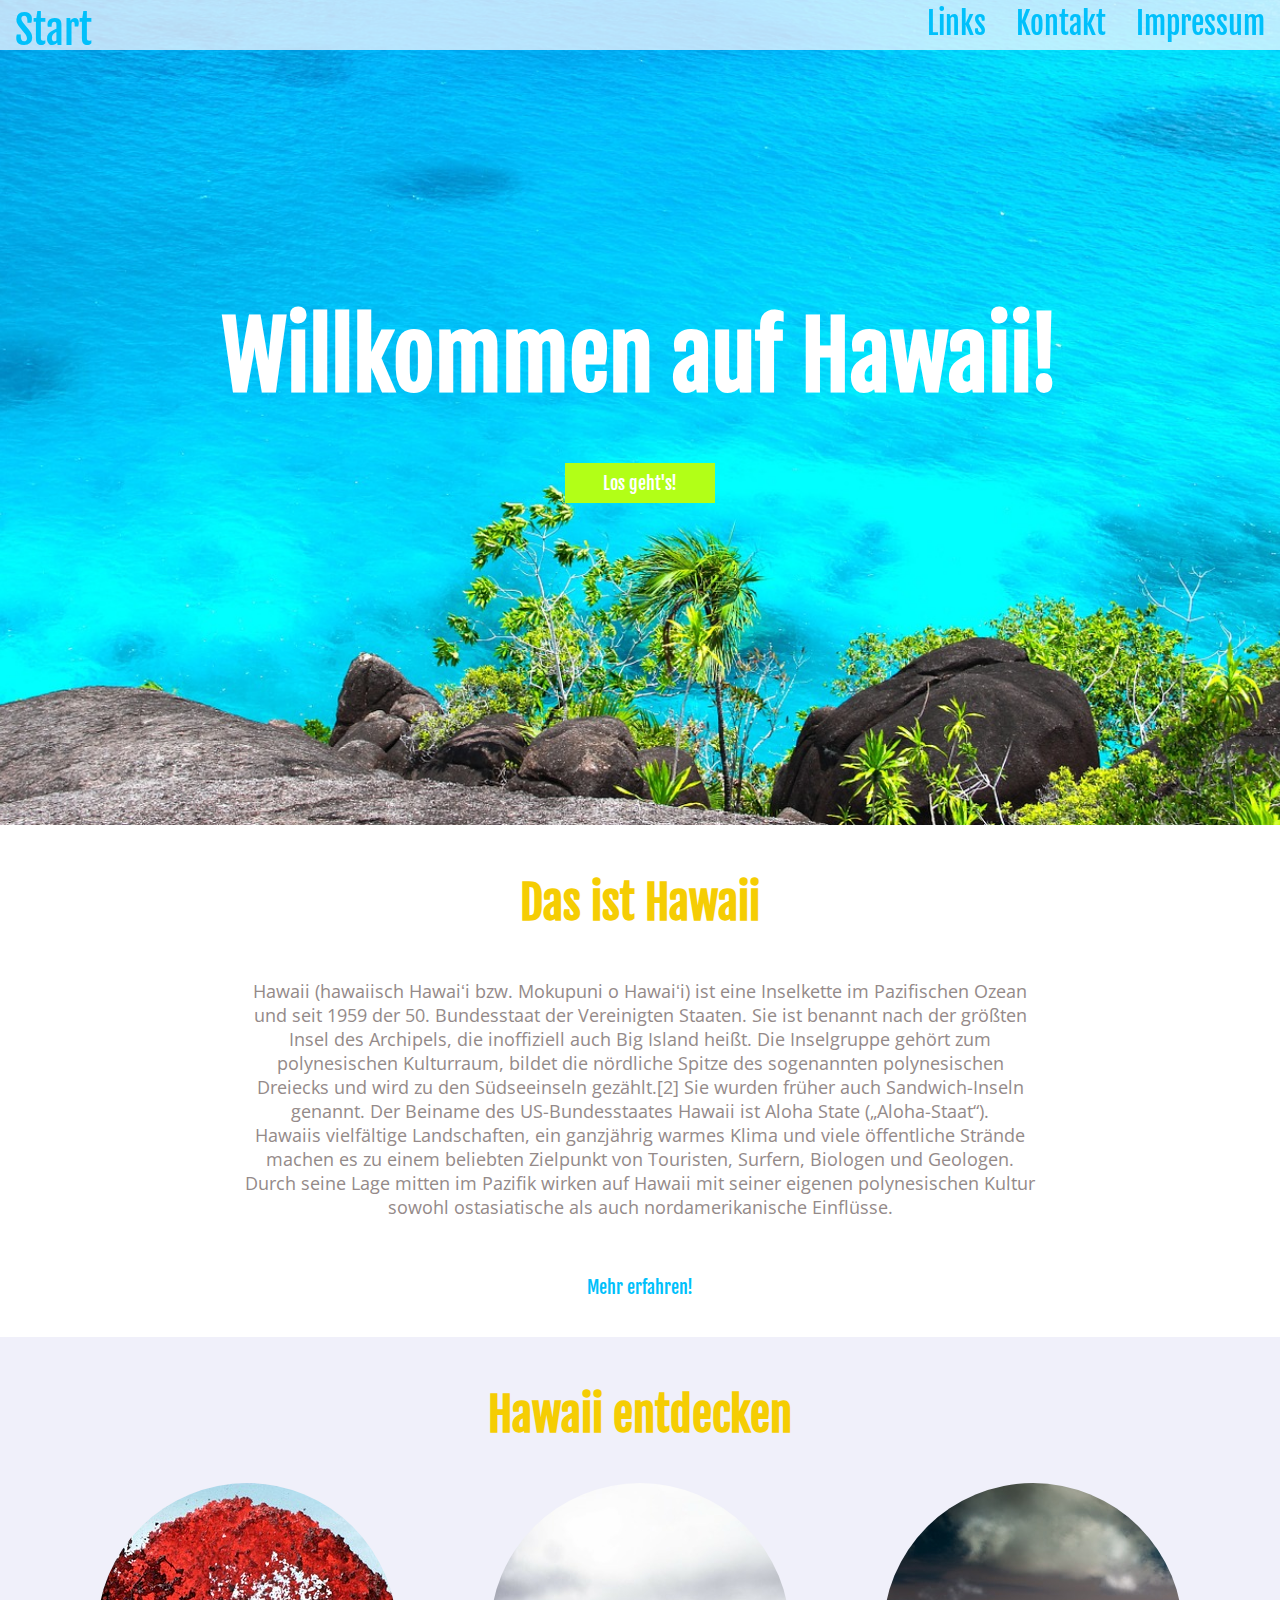
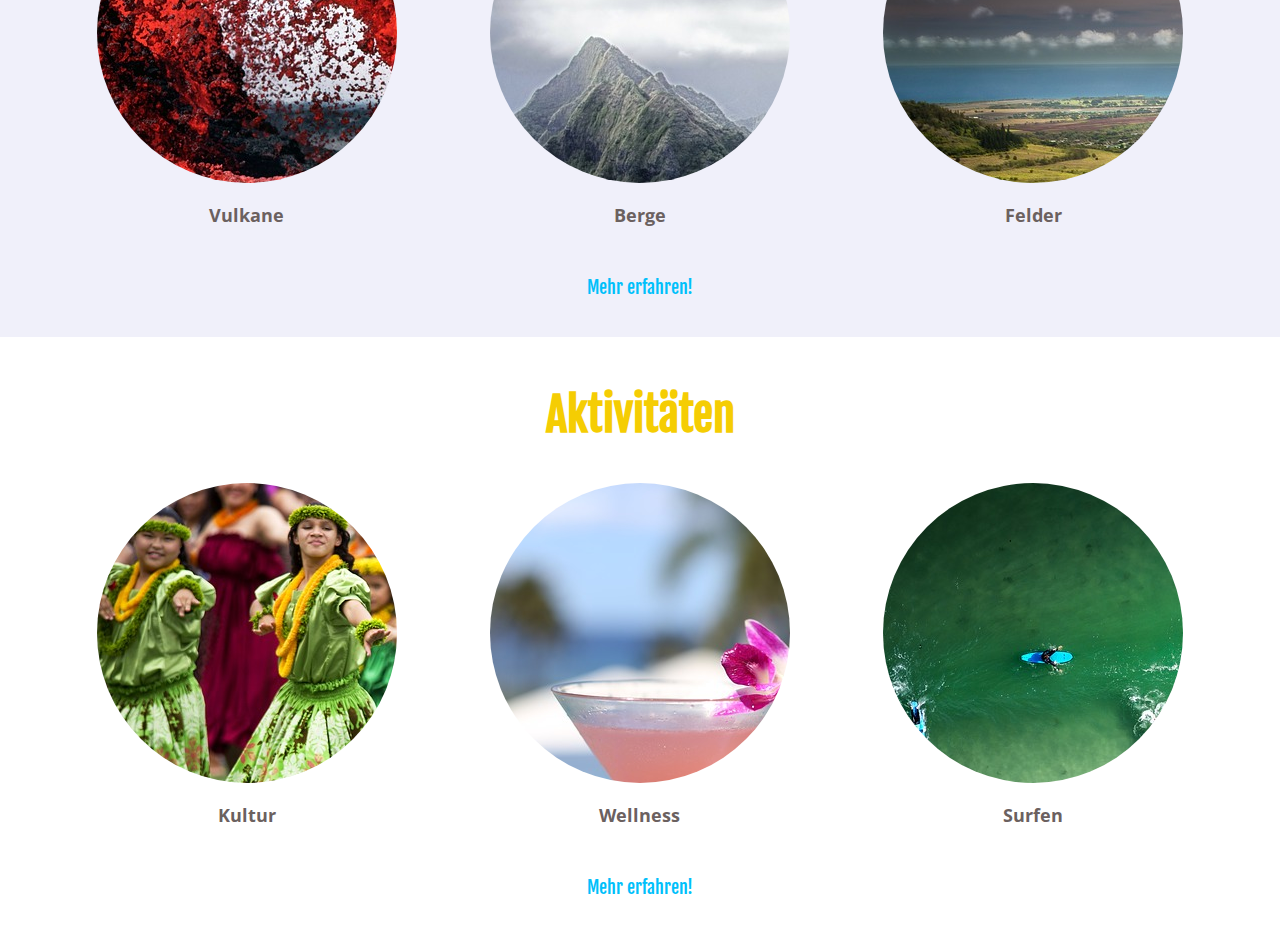
==== index.html @ b5f31387 "Initial commit" ====
<!DOCTYPE = html>
<html>
  <head>
    <title>Hawaii - Home </title>
    <link href="https://fonts.googleapis.com/css?family=Fjalla+One|Open+Sans" rel="stylesheet">
    <link href="css/component.css" rel="stylesheet" type="text/css" />
    <meta charset="utf-8" title="Hawaii"></meta>
  </head>
  <body>
    <div class="container">
      <div class="header">
        <a href="index.html"><div class="header__logo">Start</div></a>
        <ul class="header__menu">
          <a href="html/legal.html"><li class="header__menu--item">Impressum</li></a>
          <a href="html/contact.html"><li class="header__menu--item">Kontakt</li></a>
          <a href="html/links.html"><li class="header__menu--item">Links</li></a>
        </ul>
      </div>
      <div class="content-box content-box--image image-welcome">
        <h1 class="content-box__header">Willkommen auf Hawaii!</h1>
        <div class="content-box__body">
          <a href="#letsgo"><button class="button--primary js-scroll-button">Los geht's!</button></a>
        </div>
        <div class="content-box__footer"></div>
      </div>
      <div  id="letsgo" class="content-box solid">
        <h2 class="content-box__header content-box--solid-accent">Das ist Hawaii</h2>
        <div class="content-box__body">
          <p class="content-box__text">Hawaii (hawaiisch Hawaiʻi bzw. Mokupuni o Hawaiʻi) ist eine Inselkette im Pazifischen Ozean und seit 1959 der 50. Bundesstaat der Vereinigten Staaten. Sie ist benannt nach der größten Insel des Archipels, die inoffiziell auch Big Island heißt. Die Inselgruppe gehört zum polynesischen Kulturraum, bildet die nördliche Spitze des sogenannten polynesischen Dreiecks und wird zu den Südseeinseln gezählt.[2] Sie wurden früher auch Sandwich-Inseln genannt. Der Beiname des US-Bundesstaates Hawaii ist Aloha State („Aloha-Staat“).<br>
Hawaiis vielfältige Landschaften, ein ganzjährig warmes Klima und viele öffentliche Strände machen es zu einem beliebten Zielpunkt von Touristen, Surfern, Biologen und Geologen. Durch seine Lage mitten im Pazifik wirken auf Hawaii mit seiner eigenen polynesischen Kultur sowohl ostasiatische als auch nordamerikanische Einflüsse.</p>
        </div>
        <div class="content-box__footer">
          <a href="html/links.html"><button class="button--flat">Mehr erfahren!</button></a>
        </div>
      </div>
      <div class="content-box content-box--solid content-box--solid-standard">
        <h2 class="content-box__header">Hawaii entdecken</h2>
        <div class="content-box__body">
          <div class="grid">
            <div class="grid-3rd">
              <div class="image-block__mask">
                <img src="img/vulcano.jpg" class="image-block" />
              </div><h6 class="description">Vulkane</h6>
            </div>
            <div class="grid-3rd">
              <div class="image-block__mask">
                <img src="img/mountains.jpg" class="image-block" />
              </div>
              <h6 class="description">Berge</h6>
            </div>
            <div class="grid-3rd">
              <div class="image-block__mask">
                <img src="img/fields.jpg" class="image-block" />
              </div>
              <h6 class="description">Felder</h6>
            </div>
          </div>
        </div>
        <div class="content-box__footer">
          <a href="html/links.html"><button class="button--flat">Mehr erfahren!</button></a>
        </div>
      </div>
      <div class="content-box content-box--solid content-box--solid-accent">
        <h2 class="content-box__header">Aktivitäten</h2>
        <div class="content-box__body">
          <div class="grid">
            <div class="grid-3rd">
              <div class="image-block__mask">
                <img src="img/culture.jpg" class="image-block" />
              </div>
              <h6 class="description">Kultur</h6>
            </div>
            <div class="grid-3rd">
              <div class="image-block__mask">
                <img src="img/wellness.jpg" class="image-block" />
              </div>
              <h6 class="description">Wellness</h6>
            </div>
            <div class="grid-3rd">
              <div class="image-block__mask">
                <img src="img/surfing.jpg" class="image-block" />
              </div>
              <h6 class="description">Surfen</h6>
            </div>
          </div>
        </div>
        <div class="content-box__footer">
          <a href="html/links.html"><button class="button--flat">Mehr erfahren!</button></a>
        </div>
      </div>
    </div>
  </body>
---- css/component.css ----
.container {
  animation: fade-in 0.5s ease-out;
  position: absolute;
  top: 0;
  left: 0;
  width: 100vw;
  min-width: 1100px;
}

@keyframes fade-in {
  from {opacity: 0}
  to {opacity: 1}
}

.header {
  display: block;
  position: fixed;
  top: 0;
  left: 0;
  width: 100%;
  min-width: 700px;
  height: 50px;
  margin: 0;
  background-color: rgba(245,245,255,0.75);
  font-family: 'Fjalla One', sans-serif;
}

.header__logo {
  transition: 0.15s ease-in-out;
  display: block;
  height: 100%;
  float: left;
  margin: 5px 15px;
  font-size: 40px;
  color: rgb(0, 192, 251);
}

.header__logo:hover {
  transition: 0.15s ease-in-out;
  color: rgb(245, 205, 3);
}

.header__menu {
  display: block;
  height: 100%;
  float: right;
  margin: 0;
}

.header__menu--item {
  transition: 0.15s ease-in-out;
  display: block;
  float: right;
  margin: 5px 15px;
  font-size: 30px;
  vertical-align: middle;
  color: rgb(0, 192, 251);
}

.header__menu--item:hover {
  transition: 0.15s ease-in-out;
  color: rgb(245, 205, 3);
}

button {
  transition: 0.15s ease-in-out;
  display: inline-block;
  width: 150px;
  height: 40px;
  font-size: 18px;
}

.button--primary {
  border: 3px solid rgb(178, 255, 23);
  color: white;
  background: rgb(178, 255, 23);
  font-family: 'Fjalla One', sans-serif;
}

.button--primary:hover {
  transition: 0.15s ease-in-out;
  background-color: rgb(245, 205, 3);
  border: 3px solid white;
}

.button--flat {
  border: none;
  background: transparent;
  color: rgb(0, 192, 251);
  font-family: "Fjalla One", sans-serif;
}

.button--flat:hover {
  transition: 0.15s ease-in-out;
  color: rgb(245, 205, 3);
}

.content-box {
  display: block;
  width: auto;
  height: auto;
  min-height: 30vh;
  margin: 0;
  padding: 30px 50px;
  text-align: center;
}

.content-box.content-box--image {
  background-repeat: no-repeat;
  background-position: center;
  background-attachment: fixed;
  background-size: cover;
  height: 85vh;
}

.content-box.content-box--image.image-welcome {
  background-image: url("../img/welcome1.jpg");
}

.content-box.content-box--image.image-links {
  background-image: url("../img/mountains.jpg");
}

.content-box.content-box--image.image-contact {
  background-image: url("../img/contact.jpg");
}


.content-box.content-box--image.image-legal {
  background-image: url("../img/legal.jpg");
}



.content-box.content-box--solid-accent {
  background-color: rgb(255, 255, 255);
}

.content-box.content-box--solid-standard {
  background-color: rgb(240, 240, 250);
}

.content-box__body {
  margin: 30px 0;
}

.content-box__text {
  display: inline-block;
  max-width: 800px;
  font-family: "Open Sans", sans-serif;
  font-size: 18px;
  color: rgb(148, 138, 137)
}

h1.content-box__header {
  color: white;
  font-family: 'Fjalla One', sans-serif;
  font-size: 90px;
  text-align: center;
  margin-top: 30vh;
  margin-bottom: 50px;
}

h2.content-box__header {
  color: rgb(245, 205, 3);
  font-family: 'Fjalla One', sans-serif;
  font-size: 45px;
  text-align: center;
  margin: 20px 0;
}

.grid {
  display: flex;
  justify-content: center;
  flex-direction: row;
}

.grid-3rd {
  display: flex;
  justify-content: center;
  flex-direction: column;
  flex-grow: 1;
}

.grid .image-block {
  display: inline-block;
  min-width: 300px;
  min-height: 300px;
}

.grid .image-block__mask {
  display: block;
  width: 300px;
  height: 300px;
  overflow: hidden;
  margin: 10px auto;
  border-radius: 100%;
  text-align: center;
}

.grid .description {
  display: block;
  font-family: "Open Sans", sans-serif;
  font-size: 18px;
  margin: 10px auto;
  color:  rgb(107, 97, 95);
}
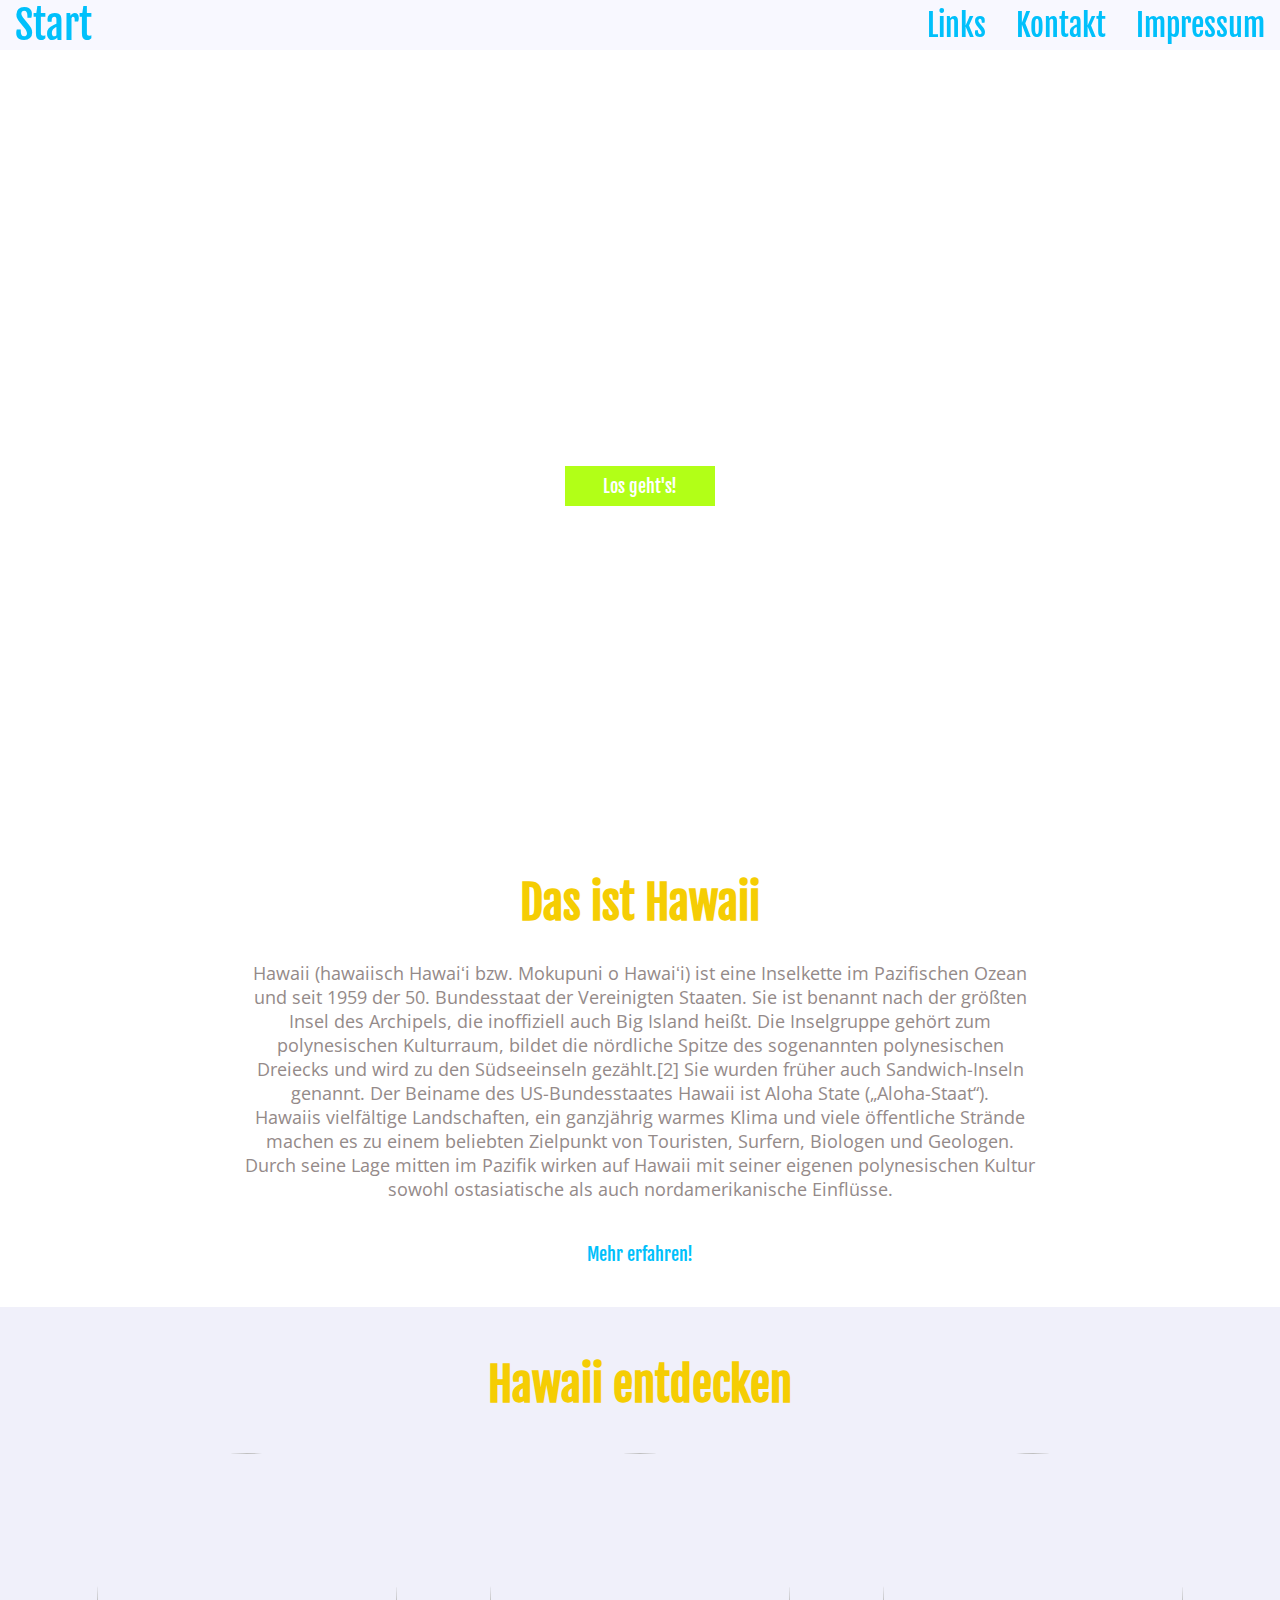
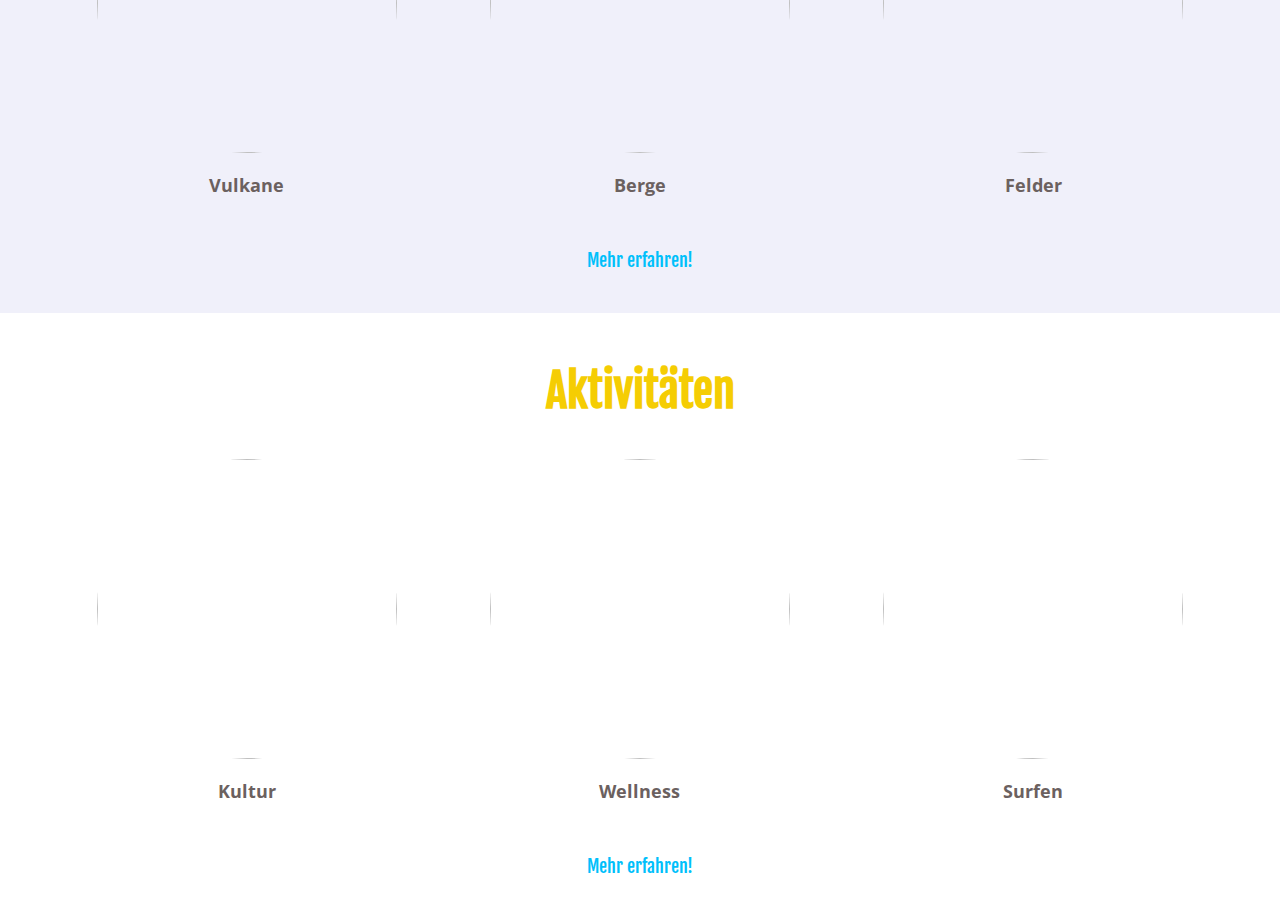
==== commit faa28e73: "Scroll animation for letsgo button" ====
--- a/index.html
+++ b/index.html
@@ -4,13 +4,14 @@
     <title>Hawaii - Home </title>
     <link href="https://fonts.googleapis.com/css?family=Fjalla+One|Open+Sans" rel="stylesheet">
     <link href="css/component.css" rel="stylesheet" type="text/css" />
+    <meta name="viewport" content="width=device-width, initial-scale=1">
     <meta charset="utf-8" title="Hawaii"></meta>
   </head>
   <body>
-    <div class="container">
+    <div class="container" onclick="">
       <div class="header">
         <a href="index.html"><div class="header__logo">Start</div></a>
-        <ul class="header__menu">
+        <ul class="header__menu" onclick="">
           <a href="html/legal.html"><li class="header__menu--item">Impressum</li></a>
           <a href="html/contact.html"><li class="header__menu--item">Kontakt</li></a>
           <a href="html/links.html"><li class="header__menu--item">Links</li></a>
@@ -19,11 +20,11 @@
       <div class="content-box content-box--image image-welcome">
         <h1 class="content-box__header">Willkommen auf Hawaii!</h1>
         <div class="content-box__body">
-          <a href="#letsgo"><button class="button--primary js-scroll-button">Los geht's!</button></a>
+          <button class="button--primary js-scroll-button">Los geht's!</button>
         </div>
         <div class="content-box__footer"></div>
       </div>
-      <div  id="letsgo" class="content-box solid">
+      <div id="letsgo" class="content-box solid">
         <h2 class="content-box__header content-box--solid-accent">Das ist Hawaii</h2>
         <div class="content-box__body">
           <p class="content-box__text">Hawaii (hawaiisch Hawaiʻi bzw. Mokupuni o Hawaiʻi) ist eine Inselkette im Pazifischen Ozean und seit 1959 der 50. Bundesstaat der Vereinigten Staaten. Sie ist benannt nach der größten Insel des Archipels, die inoffiziell auch Big Island heißt. Die Inselgruppe gehört zum polynesischen Kulturraum, bildet die nördliche Spitze des sogenannten polynesischen Dreiecks und wird zu den Südseeinseln gezählt.[2] Sie wurden früher auch Sandwich-Inseln genannt. Der Beiname des US-Bundesstaates Hawaii ist Aloha State („Aloha-Staat“).<br>
@@ -39,18 +40,18 @@
           <div class="grid">
             <div class="grid-3rd">
               <div class="image-block__mask">
-                <img src="img/vulcano.jpg" class="image-block" />
+                <img src="img/images/vulcano.jpg" class="image-block" />
               </div><h6 class="description">Vulkane</h6>
             </div>
             <div class="grid-3rd">
               <div class="image-block__mask">
-                <img src="img/mountains.jpg" class="image-block" />
+                <img src="img/images/mountains.jpg" class="image-block" />
               </div>
               <h6 class="description">Berge</h6>
             </div>
             <div class="grid-3rd">
               <div class="image-block__mask">
-                <img src="img/fields.jpg" class="image-block" />
+                <img src="img/images/fields.jpg" class="image-block" />
               </div>
               <h6 class="description">Felder</h6>
             </div>
@@ -66,19 +67,19 @@
           <div class="grid">
             <div class="grid-3rd">
               <div class="image-block__mask">
-                <img src="img/culture.jpg" class="image-block" />
+                <img src="img/images/culture.jpg" class="image-block" />
               </div>
               <h6 class="description">Kultur</h6>
             </div>
             <div class="grid-3rd">
               <div class="image-block__mask">
-                <img src="img/wellness.jpg" class="image-block" />
+                <img src="img/images/wellness.jpg" class="image-block" />
               </div>
               <h6 class="description">Wellness</h6>
             </div>
             <div class="grid-3rd">
               <div class="image-block__mask">
-                <img src="img/surfing.jpg" class="image-block" />
+                <img src="img/images/surfing.jpg" class="image-block" />
               </div>
               <h6 class="description">Surfen</h6>
             </div>
@@ -89,4 +90,8 @@
         </div>
       </div>
     </div>
+
+    <script src="https://ajax.googleapis.com/ajax/libs/jquery/3.2.1/jquery.min.js"></script>
+    <script src="js/app.js"></script>
   </body>
+</html>
--- a/css/component.css
+++ b/css/component.css
@@ -1,10 +1,16 @@
+* {
+  margin: 0;
+  padding: 0;
+  text-decoration: none;
+  border-radius: 0;
+}
+
 .container {
   animation: fade-in 0.5s ease-out;
   position: absolute;
   top: 0;
   left: 0;
   width: 100vw;
-  min-width: 1100px;
 }
 
 @keyframes fade-in {
@@ -13,12 +19,13 @@
 }
 
 .header {
-  display: block;
+  display: flex;
+  justify-content: space-between;
+  align-items: center;
   position: fixed;
   top: 0;
   left: 0;
   width: 100%;
-  min-width: 700px;
   height: 50px;
   margin: 0;
   background-color: rgba(245,245,255,0.75);
@@ -29,8 +36,7 @@
   transition: 0.15s ease-in-out;
   display: block;
   height: 100%;
-  float: left;
-  margin: 5px 15px;
+  margin: auto 15px;
   font-size: 40px;
   color: rgb(0, 192, 251);
 }
@@ -42,9 +48,7 @@
 
 .header__menu {
   display: block;
-  height: 100%;
-  float: right;
-  margin: 0;
+  margin: auto 0;
 }
 
 .header__menu--item {
@@ -62,9 +66,11 @@
   color: rgb(245, 205, 3);
 }
 
-button {
+button,
+.button {
   transition: 0.15s ease-in-out;
   display: inline-block;
+  margin: 3px;
   width: 150px;
   height: 40px;
   font-size: 18px;
@@ -80,7 +86,20 @@
 .button--primary:hover {
   transition: 0.15s ease-in-out;
   background-color: rgb(245, 205, 3);
-  border: 3px solid white;
+  border: 3px solid rgb(245, 205, 3);
+}
+
+.button--secondary {
+  border: 3px solid rgb(0, 192, 251);
+  color: rgb(0, 192, 251);
+  background: none;
+  font-family: 'Fjalla One', sans-serif;
+}
+
+.button--secondary:hover {
+  transition: 0.15s ease-in-out;
+  background-color: rgb(0, 192, 251);
+  color: white;
 }
 
 .button--flat {
@@ -88,6 +107,7 @@
   background: transparent;
   color: rgb(0, 192, 251);
   font-family: "Fjalla One", sans-serif;
+  width: auto;
 }
 
 .button--flat:hover {
@@ -114,20 +134,20 @@
 }
 
 .content-box.content-box--image.image-welcome {
-  background-image: url("../img/welcome1.jpg");
+  background-image: url("../img/backgrounds/welcome.jpg");
 }
 
 .content-box.content-box--image.image-links {
-  background-image: url("../img/mountains.jpg");
+  background-image: url("../img/backgrounds/links.jpg");
 }
 
 .content-box.content-box--image.image-contact {
-  background-image: url("../img/contact.jpg");
+  background-image: url("../img/backgrounds/contact.jpg");
 }
 
 
 .content-box.content-box--image.image-legal {
-  background-image: url("../img/legal.jpg");
+  background-image: url("../img/backgrounds/legal.jpg");
 }
 
 
@@ -171,21 +191,22 @@
 
 .grid {
   display: flex;
-  justify-content: center;
+  justify-content: space-around;
+  align-items: stretch;
   flex-direction: row;
 }
 
 .grid-3rd {
   display: flex;
-  justify-content: center;
+  justify-content: flex-start;
   flex-direction: column;
-  flex-grow: 1;
+  width: 300px;
 }
 
 .grid .image-block {
   display: inline-block;
-  min-width: 300px;
-  min-height: 300px;
+  width: 300px;
+  height: 300px;
 }
 
 .grid .image-block__mask {
@@ -198,10 +219,145 @@
   text-align: center;
 }
 
-.grid .description {
+h6.description {
   display: block;
   font-family: "Open Sans", sans-serif;
   font-size: 18px;
   margin: 10px auto;
   color:  rgb(107, 97, 95);
 }
+
+
+form,
+fieldset {
+  outline: none;
+  border: none;
+  margin: none;
+  padding: none;
+}
+
+.input-field {
+  display: inline-block;
+  padding: 5px 10px;
+  margin: 15px 0;
+  font-size: 18px;
+  font-family: "Open Sans", sans-serif;
+  color:  rgb(107, 97, 95);
+  border: none;
+  background: white;
+}
+
+.input-field.accent {
+  background: rgb(240, 240, 250);
+}
+
+.textfield {
+  height: 40px;
+  width: 80%;
+  max-width: 300px;
+}
+
+.grid .textfield {
+  width: 200px;
+}
+
+.textarea {
+  width: 80%;
+  max-width: 500px;
+}
+
+.grid .textarea {
+  width: 200px;
+}
+
+@media screen and (max-width: 1000px) {
+  .content-box {
+    padding-left: 10px;
+    padding-right: 10px;
+  }
+
+  .grid-3rd {
+    width: 250px;
+    margin-top: 20px;
+  }
+
+  .grid .image-block {
+    width: 250px;
+    height: 250px;
+  }
+
+  .grid .image-block__mask {
+    width: 250px;
+    height: 250px;
+  }
+}
+
+@media screen and (max-width: 850px) {
+  .grid-3rd {
+    width: 200px;
+    margin-top: 20px;
+  }
+
+  .grid .image-block {
+    width: 200px;
+    height: 200px;
+  }
+
+  .grid .image-block__mask {
+    width: 200px;
+    height: 200px;
+  }
+}
+
+
+@media screen and (max-width: 700px) {
+  .header {
+    height: 30px;
+  }
+
+  .header__logo {
+    margin: auto 5px;
+    font-size: 24px;
+  }
+
+  .header__menu--item {
+    margin: 5px;
+    font-size: 18px;
+  }
+
+  .button--flat {
+    font-size: 16px;
+  }
+
+  .content-box.content-box--image {
+    background-attachment: scroll;
+  }
+
+  .content-box__text {
+    font-size: 14px;
+    color: rgb(148, 138, 137)
+  }
+
+  h1.content-box__header {
+    margin-top: 20vh;
+    font-size: 50px;
+  }
+
+  h2.content-box__header {
+    font-size: 30px;
+  }
+
+  .grid {
+    align-items: center;
+    flex-direction: column;
+  }
+
+  .grid-3rd {
+    margin-top: 20px;
+  }
+
+  .grid .description {
+    font-size: 14px;
+    margin: 10px auto;
+  }
+}
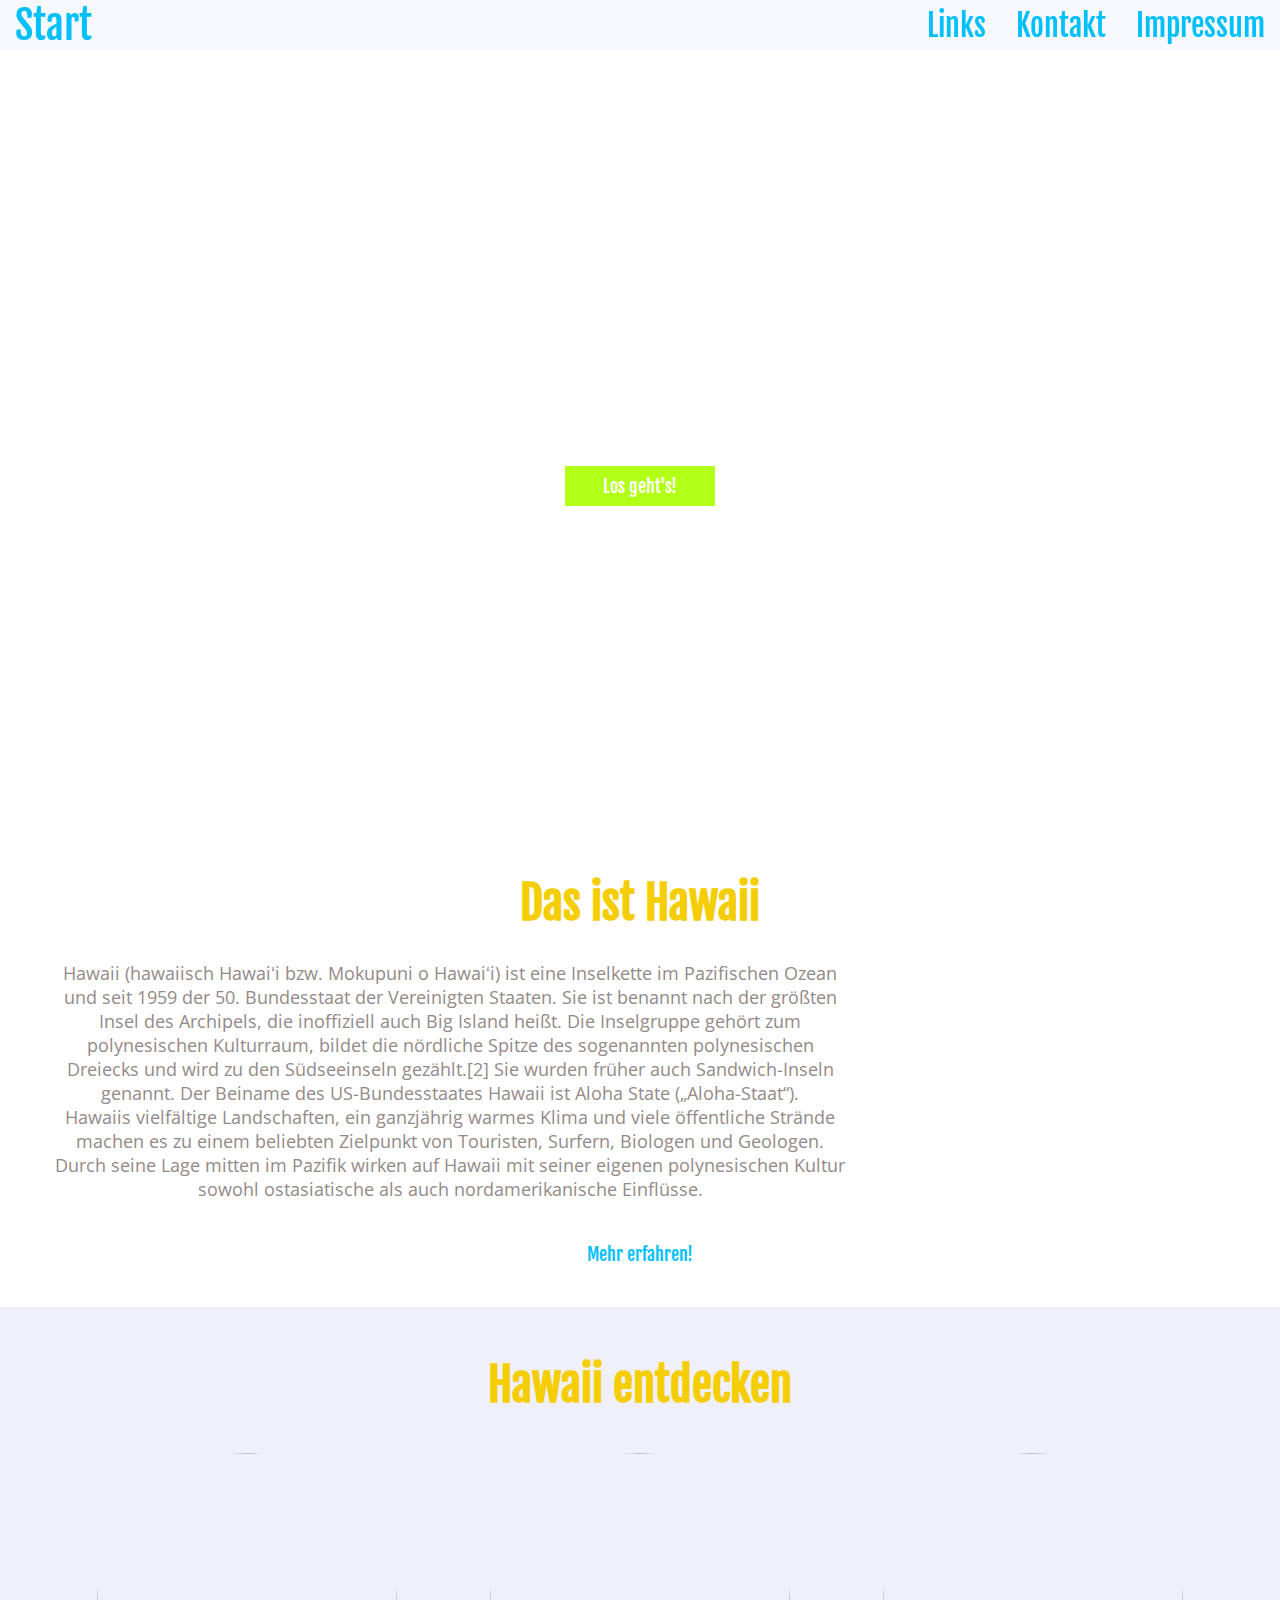
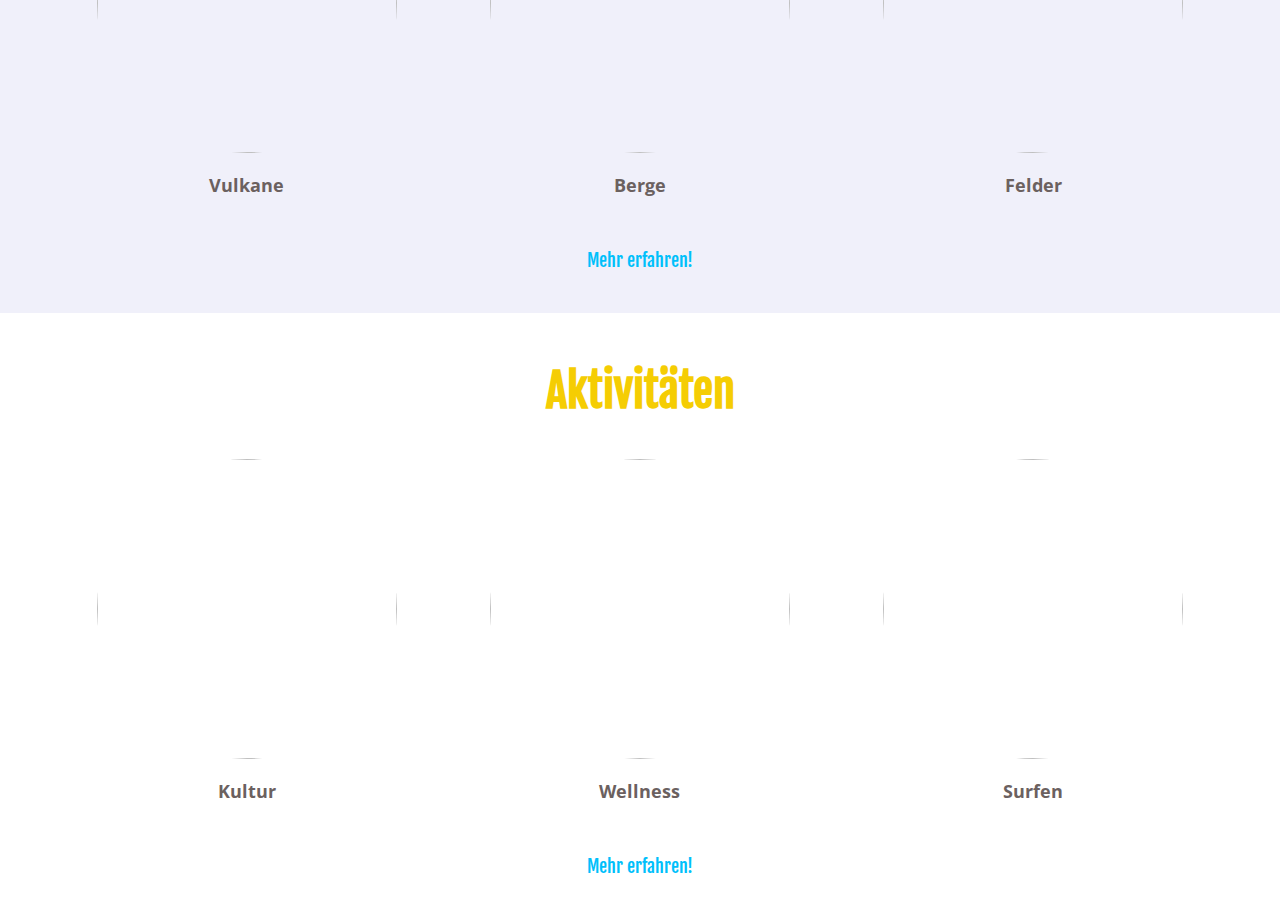
==== commit 879ed8d8: "Merge pull request #20 from MalteBartels/develop" ====
--- a/index.html
+++ b/index.html
@@ -4,6 +4,7 @@
     <title>Hawaii - Home </title>
     <link href="https://fonts.googleapis.com/css?family=Fjalla+One|Open+Sans" rel="stylesheet">
     <link href="css/component.css" rel="stylesheet" type="text/css" />
+    <link href="css/override.css" rel="stylesheet" type="text/css" />
     <meta name="viewport" content="width=device-width, initial-scale=1">
     <meta charset="utf-8" title="Hawaii"></meta>
   </head>
--- a/css/component.css
+++ b/css/component.css
@@ -28,8 +28,8 @@
   width: 100%;
   height: 50px;
   margin: 0;
-  background-color: rgba(245,245,255,0.75);
-  font-family: 'Fjalla One', sans-serif;
+  background-color: white;
+  font-family: sans-serif;
 }
 
 .header__logo {
@@ -38,12 +38,12 @@
   height: 100%;
   margin: auto 15px;
   font-size: 40px;
-  color: rgb(0, 192, 251);
+  color: gray;
 }
 
 .header__logo:hover {
   transition: 0.15s ease-in-out;
-  color: rgb(245, 205, 3);
+  color: lightgray;
 }
 
 .header__menu {
@@ -58,17 +58,18 @@
   margin: 5px 15px;
   font-size: 30px;
   vertical-align: middle;
-  color: rgb(0, 192, 251);
+  color: gray;
 }
 
 .header__menu--item:hover {
   transition: 0.15s ease-in-out;
-  color: rgb(245, 205, 3);
+  color: lightgray;
 }
 
 button,
 .button {
   transition: 0.15s ease-in-out;
+  cursor: pointer;
   display: inline-block;
   margin: 3px;
   width: 150px;
@@ -77,42 +78,48 @@
 }
 
 .button--primary {
-  border: 3px solid rgb(178, 255, 23);
+  border: 3px solid gray;
   color: white;
-  background: rgb(178, 255, 23);
-  font-family: 'Fjalla One', sans-serif;
+  background: gray;
+  font-family: sans-serif;
 }
 
 .button--primary:hover {
   transition: 0.15s ease-in-out;
-  background-color: rgb(245, 205, 3);
-  border: 3px solid rgb(245, 205, 3);
+  background-color: lightgray;
+  border: 3px solid lightgray;
 }
 
 .button--secondary {
-  border: 3px solid rgb(0, 192, 251);
-  color: rgb(0, 192, 251);
+  border: 3px solid gray;
+  color: gray;
   background: none;
-  font-family: 'Fjalla One', sans-serif;
+  font-family: sans-serif;
 }
 
 .button--secondary:hover {
   transition: 0.15s ease-in-out;
-  background-color: rgb(0, 192, 251);
+  background-color: gray;
   color: white;
 }
 
+.link,
 .button--flat {
   border: none;
   background: transparent;
-  color: rgb(0, 192, 251);
-  font-family: "Fjalla One", sans-serif;
+  color: gray;
+  font-family: sans-serif;
   width: auto;
 }
 
-.button--flat:hover {
-  transition: 0.15s ease-in-out;
-  color: rgb(245, 205, 3);
+.button--flat {
+  border: none;
+  background: transparent;
+}
+
+.link:hover, .button--flat:hover {
+  transition: 0.15s ease-in-out;
+  color: lightgray;
 }
 
 .content-box {
@@ -133,25 +140,6 @@
   height: 85vh;
 }
 
-.content-box.content-box--image.image-welcome {
-  background-image: url("../img/backgrounds/welcome.jpg");
-}
-
-.content-box.content-box--image.image-links {
-  background-image: url("../img/backgrounds/links.jpg");
-}
-
-.content-box.content-box--image.image-contact {
-  background-image: url("../img/backgrounds/contact.jpg");
-}
-
-
-.content-box.content-box--image.image-legal {
-  background-image: url("../img/backgrounds/legal.jpg");
-}
-
-
-
 .content-box.content-box--solid-accent {
   background-color: rgb(255, 255, 255);
 }
@@ -165,16 +153,16 @@
 }
 
 .content-box__text {
-  display: inline-block;
+  display: block;
   max-width: 800px;
-  font-family: "Open Sans", sans-serif;
+  font-family: sans-serif;
   font-size: 18px;
-  color: rgb(148, 138, 137)
+  color: dimgray;
 }
 
 h1.content-box__header {
-  color: white;
-  font-family: 'Fjalla One', sans-serif;
+  color: black;
+  font-family: sans-serif;
   font-size: 90px;
   text-align: center;
   margin-top: 30vh;
@@ -182,8 +170,8 @@
 }
 
 h2.content-box__header {
-  color: rgb(245, 205, 3);
-  font-family: 'Fjalla One', sans-serif;
+  color: gray;
+  font-family: sans-serif;
   font-size: 45px;
   text-align: center;
   margin: 20px 0;
@@ -221,10 +209,10 @@
 
 h6.description {
   display: block;
-  font-family: "Open Sans", sans-serif;
+  font-family: sans-serif;
   font-size: 18px;
   margin: 10px auto;
-  color:  rgb(107, 97, 95);
+  color:  gray;
 }
 
 
@@ -241,8 +229,8 @@
   padding: 5px 10px;
   margin: 15px 0;
   font-size: 18px;
-  font-family: "Open Sans", sans-serif;
-  color:  rgb(107, 97, 95);
+  font-family: sans-serif;
+  color:  lightgray;
   border: none;
   background: white;
 }
@@ -257,6 +245,24 @@
   max-width: 300px;
 }
 
+.textfield.error,
+.textarea.error {
+  border-bottom: 1px solid red;
+  animation: error 0.25s linear;
+}
+
+@keyframes error {
+  25% {
+    transform: translateX(5%);
+  }
+  50% {
+    transform: translateX(0);
+  }
+  75% {
+    transform: translateX(-5%);
+  }
+}
+
 .grid .textfield {
   width: 200px;
 }
@@ -294,35 +300,39 @@
 
 @media screen and (max-width: 850px) {
   .grid-3rd {
-    width: 200px;
-    margin-top: 20px;
+    width: auto;
+    max-width: 200px;
+    margin: 20px 10px 0 10px;
   }
 
   .grid .image-block {
-    width: 200px;
-    height: 200px;
+    width: auto;
+    max-width: 200px;
+    height: auto;
+    max-height: 200px;
   }
 
   .grid .image-block__mask {
-    width: 200px;
-    height: 200px;
-  }
-}
-
-
-@media screen and (max-width: 700px) {
+    width: auto;
+    max-width: 200px;
+    height: auto;
+    max-height: 200px;
+  }
+}
+
+@media screen and (max-width: 750px) {
   .header {
-    height: 30px;
+    height: 40px;
   }
 
   .header__logo {
     margin: auto 5px;
-    font-size: 24px;
+    font-size: 35px;
   }
 
   .header__menu--item {
     margin: 5px;
-    font-size: 18px;
+    font-size: 25px;
   }
 
   .button--flat {
@@ -335,7 +345,6 @@
 
   .content-box__text {
     font-size: 14px;
-    color: rgb(148, 138, 137)
   }
 
   h1.content-box__header {
@@ -346,7 +355,9 @@
   h2.content-box__header {
     font-size: 30px;
   }
-
+}
+
+@media screen and (max-width: 700px) and (orientation: portrait) {
   .grid {
     align-items: center;
     flex-direction: column;
@@ -361,3 +372,76 @@
     margin: 10px auto;
   }
 }
+
+@media screen and (min-width: 2000px) {
+
+  .grid {
+    justify-content: center;
+  }
+
+  .grid-3rd {
+    margin: 15px 100px;
+  }
+}
+
+@media screen and (max-width: 600px) {
+  .grid {
+    align-items: center;
+    flex-direction: column;
+  }
+
+  .grid-3rd {
+    margin-top: 20px;
+  }
+
+  .grid .description {
+    font-size: 14px;
+    margin: 10px auto;
+  }
+
+  .header__menu {
+    display: flex;
+    position: absolute;
+    top: 0;
+    right: 0;
+    flex-direction: column-reverse;
+    justify-content: flex-start;
+    padding-top: 40px;
+    cursor: pointer;
+  }
+
+  .header__menu::before {
+    transition: 0.15s ease-in-out;
+    content: '...';
+    position: absolute;
+    right: 15px;
+    top: -15px;
+    font-weight: 800;
+    font-size: 40px;
+    cursor: pointer;
+    color: gray;
+  }
+
+  .header__menu:hover::before {
+    transition: 0.15s ease-in-out;
+    color: lightgray;
+  }
+
+  .header__menu--item {
+    transition: .3s ease-in-out;
+    display: none;
+    float: none;
+    margin: 0;
+    padding: 10px 5px 10px 10px;
+    background: rgba(245,245,245,0.75);
+    vertical-align: middle;
+    color: gray;
+    opacity: 0;
+  }
+
+  .header__menu:hover .header__menu--item {
+    transition: .3s ease-in-out;
+    display: block;
+    opacity: 1;
+  }
+}
--- a/css/override.css
+++ b/css/override.css
@@ -0,0 +1,127 @@
+.header {
+  background-color: rgba(245,245,255,0.75);
+  font-family: 'Fjalla One', sans-serif;
+}
+
+.header__logo {
+  color: rgb(0, 192, 251);
+}
+
+.header__logo:hover {
+  color: rgb(245, 205, 3);
+}
+
+.header__menu--item {
+  color: rgb(0, 192, 251);
+}
+
+.header__menu--item:hover {
+  color: rgb(245, 205, 3);
+}
+
+.button--primary {
+  border-color: rgb(178, 255, 23);
+  color: white;
+  background-color: rgb(178, 255, 23);
+  font-family: 'Fjalla One', sans-serif;
+}
+
+.button--primary:hover {
+  background-color: rgb(245, 205, 3);
+  border: 3px solid rgb(245, 205, 3);
+}
+
+.button--secondary {
+  border-color: rgb(0, 192, 251);
+  color: rgb(0, 192, 251);
+  font-family: 'Fjalla One', sans-serif;
+}
+
+.button--secondary:hover {
+  background-color: rgb(0, 192, 251);
+  color: white;
+}
+
+.link,
+.button--flat {
+  color: rgb(0, 192, 251);
+  font-family: "Fjalla One", sans-serif;
+}
+
+.link:hover, .button--flat:hover {
+  color: rgb(245, 205, 3);
+}
+
+.content-box.content-box--image.image-welcome {
+  background-image: url("../img/backgrounds/welcome.jpg");
+}
+
+.content-box.content-box--image.image-links {
+  background-image: url("../img/backgrounds/links.jpg");
+}
+
+.content-box.content-box--image.image-contact {
+  background-image: url("../img/backgrounds/contact.jpg");
+}
+
+
+.content-box.content-box--image.image-legal {
+  background-image: url("../img/backgrounds/legal.jpg");
+}
+
+.content-box__text {
+  font-family: "Open Sans", sans-serif;
+  color: rgb(148, 138, 137);
+}
+
+h1.content-box__header {
+  color: white;
+  font-family: 'Fjalla One', sans-serif;
+}
+
+h2.content-box__header {
+  color: rgb(245, 205, 3);
+  font-family: 'Fjalla One', sans-serif;
+}
+
+h6.description {
+  font-family: "Open Sans", sans-serif;
+  color:  rgb(107, 97, 95);
+}
+
+.input-field {
+  font-family: sans-serif;
+  color:  rgb(107, 97, 95);
+}
+
+/* Dropdown menu color*/
+
+@media screen and (max-width: 600px) {
+  .header__menu::before {
+    color: rgb(0, 192, 251);
+  }
+  .header__menu:hover::before {
+    color: rgb(245, 205, 3);
+  }
+  .header__menu--item {
+    transition: .3s ease-in-out;
+    display: none;
+    float: none;
+    margin: 0;
+    padding: 10px 5px 10px 10px;
+    background: rgba(245,245,255,0.75);
+    vertical-align: middle;
+    color: rgb(0, 192, 251);
+    opacity: 0;
+  }
+  .header__menu--item:hover {
+    transition: 0.15s ease-in-out;
+    color: rgb(245, 205, 3);
+  }
+
+  .header__menu:hover .header__menu--item {
+    transition: .3s ease-in-out;
+    display: block;
+    opacity: 1;
+  }
+}
